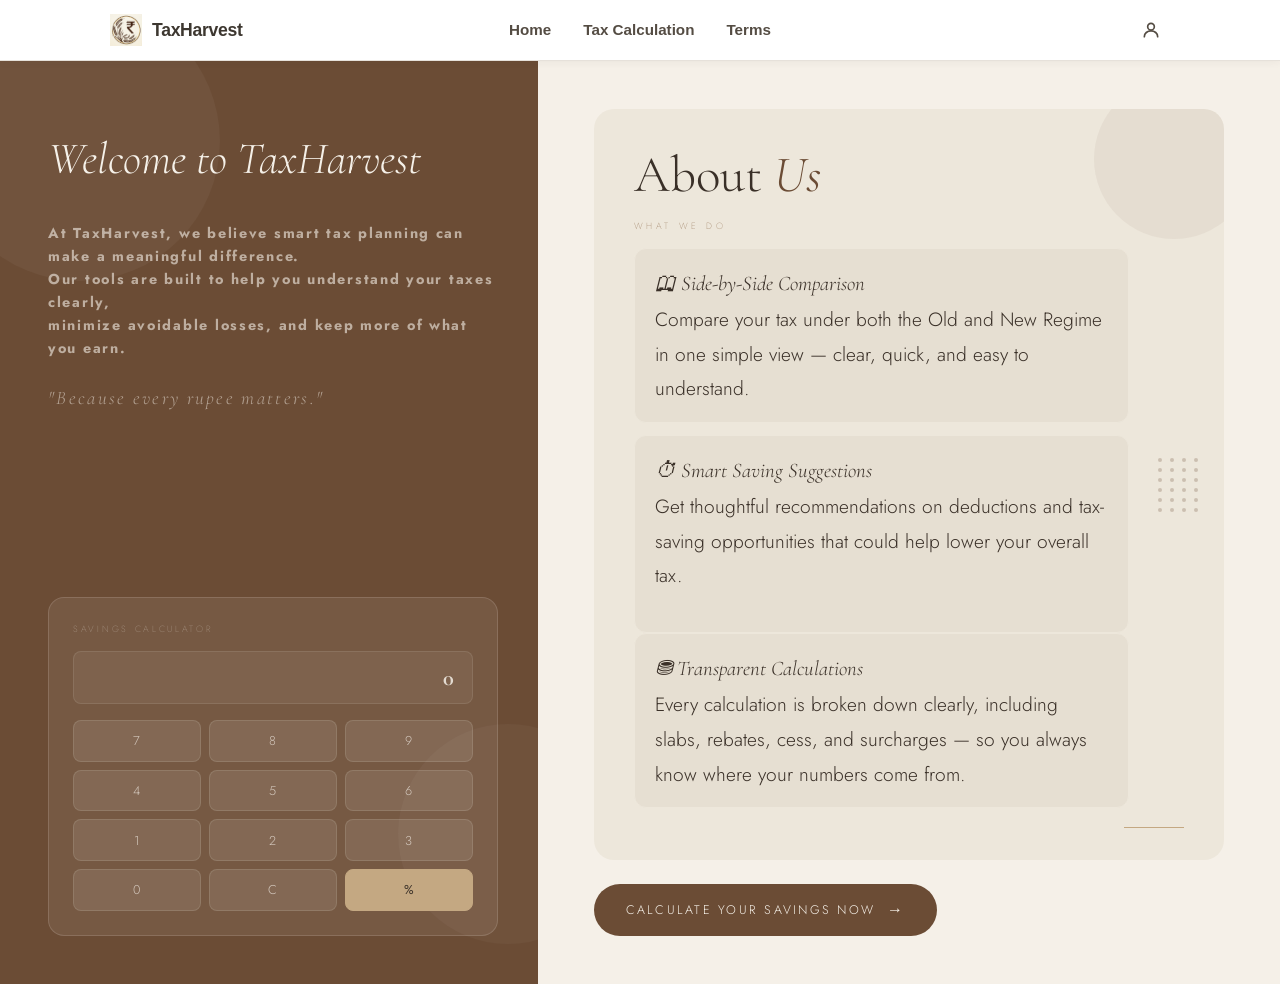
==== index.html @ 1a791b43 "Merge branch 'main' of https://github.com/saanvichangti27/TaxHarvest" ====
<!DOCTYPE html>
<html lang="en">
<head>
  <meta charset="UTF-8" />
  <meta name="viewport" content="width=device-width, initial-scale=1.0" />
  <title>Your Brand</title>
  <link rel="stylesheet" href="styleabout.css" />
</head>
<body>
<div class="nav-wrapper">
  <nav>
    <a href="index.html" class="nav-brand">
      <img src="imglogofinal.jpg" alt="TaxHarvest Logo" class="nav-logo" />
      <span class="nav-name">TaxHarvest</span>
    </a>

    <div class="nav-links">
      <a href="index.html">Home</a>
      <a href="taxinput.html">Tax Calculation</a>
      <a href="terms.html">Terms</a>
    </div>

    <div class="nav-right">
      <a href="profile.html" class="nav-profile-btn" title="Profile">
        <svg xmlns="http://www.w3.org/2000/svg" width="20" height="20" viewBox="0 0 24 24"
             fill="none" stroke="currentColor" stroke-width="2"
             stroke-linecap="round" stroke-linejoin="round">
          <circle cx="12" cy="8" r="4"/>
          <path d="M4 20c0-4 3.6-7 8-7s8 3 8 7"/>
        </svg>
      </a>
    </div>
  </nav>
</div>

  <div class="page">
    <section class="hero">

      <!-- LEFT: Brown panel — welcome + calculator -->
      <div class="hero-left">

        <div class="welcome-block">
          
          <h1 class="welcome-heading">Welcome to TaxHarvest <br> </h1>
          <p class="tagline-left">
            <br><b>
            At TaxHarvest, we believe smart tax planning can make a meaningful difference. 
            <br>
            Our tools are built to help you understand your taxes clearly,
            <br>minimize avoidable losses, and keep more of what you earn.
            <br><br>
          <b class="tagline-extra">  "Because every rupee matters."
           </b>
        </div>

        <div class="calc-widget">
          <p class="calc-label">Savings Calculator</p>
          <div class="calc-display" id="calcDisplay">0</div>
          <div class="calc-grid">
            <button class="calc-btn" onclick="calcInput('7')">7</button>
            <button class="calc-btn" onclick="calcInput('8')">8</button>
            <button class="calc-btn" onclick="calcInput('9')">9</button>
            <button class="calc-btn" onclick="calcInput('4')">4</button>
            <button class="calc-btn" onclick="calcInput('5')">5</button>
            <button class="calc-btn" onclick="calcInput('6')">6</button>
            <button class="calc-btn" onclick="calcInput('1')">1</button>
            <button class="calc-btn" onclick="calcInput('2')">2</button>
            <button class="calc-btn" onclick="calcInput('3')">3</button>
            <button class="calc-btn" onclick="calcInput('0')">0</button>
            <button class="calc-btn" onclick="clearCalc()">C</button>
            <button class="calc-btn accent" onclick="calcSavings()">%</button>
          </div>
        </div>

      </div>

      <!-- RIGHT: Beige panel — about + CTA -->
      <div class="hero-right">

        

        <div class="about-card">
          
          <h2 class="about-title">About <em>Us</em></h2>
          <p class="about-eyebrow">What we do</p>
          <div class = "about-point">
         <strong> <p class="about-body2">
  🕮 Side-by-Side Comparison
</p>

<p class="about-body">
  Compare your tax under both the Old and New Regime in one simple view — clear, quick, and easy to understand.
</p></div>
<div class = "about-point">
<p class="about-body2">
  ⏱ Smart Saving Suggestions
</p>

<p class="about-body">
  Get thoughtful recommendations on deductions and tax-saving opportunities that could help lower your overall tax.
</p><br></div>
<div class = "about-point">
<p class="about-body2">
  ⛃ Transparent Calculations
</p>

<p class="about-body">
  Every calculation is broken down clearly, including slabs, rebates, cess, and surcharges — so you always know where your numbers come from.
</p></strong>
</div>
          
          <div class="deco-line"></div>

          <div class="dot-cluster">
            <span></span><span></span><span></span><span></span>
            <span></span><span></span><span></span><span></span>
            <span></span><span></span><span></span><span></span>
            <span></span><span></span><span></span><span></span>
            <span></span><span></span><span></span><span></span>
            <span></span><span></span><span></span><span></span>
          </div>
        </div>

        <div class="cta-row">
          <a class="cta-btn" href="taxinput.html">
            Calculate your savings now <span class="arrow">→</span>
          </a>
         
        </div>

      </div>
    </section>
  </div>

  <script>
    let calcVal = '';

    function calcInput(v) {
      if (calcVal.length < 10) {
        calcVal += v;
        document.getElementById('calcDisplay').textContent = calcVal;
      }
    }

    function clearCalc() {
      calcVal = '';
      document.getElementById('calcDisplay').textContent = '0';
    }

    function calcSavings() {
      if (!calcVal) return;
      const amt = parseFloat(calcVal);
      const saved = (amt * 0.15).toFixed(2);
      calcVal = saved;
      document.getElementById('calcDisplay').textContent = saved;
    }
  </script>
<script src='https://www.noupe.com/embed/019e71f3764171be9c10929ae3ddf34741f8.js'></script>
</body>
</html>
---- styleabout.css ----
@import url('https://fonts.googleapis.com/css2?family=Cormorant+Garamond:ital,wght@0,300;0,400;1,300;1,400&family=Jost:wght@200;300;400&display=swap');

*, *::before, *::after {
  margin: 0;
  padding: 0;
  box-sizing: border-box;
}

body {
  font-family: 'Jost', sans-serif;
  background: #f5f0e8;
  color: #3a3028;
  min-height: 100vh;
  overflow-x: hidden;
}

/* ── Nav bar ── */
.nav-wrapper {
  font-family: "Segoe UI", Tahoma, Geneva, Verdana, sans-serif;
  width: 100%;
  background-color: #ffffff;
  border-bottom: 1px solid #e6e1da;
  display: flex;
  justify-content: center;
  position: sticky;
  top: 0;
  z-index: 1000;
  box-shadow: 0 1px 8px rgba(61, 55, 48, 0.06);
}

nav {
  width: 100%;
  max-width: 1100px;
  padding: 0 20px;
  height: 60px;
  display: flex;
  justify-content: space-between;
  align-items: center;
  position: relative;
}

.nav-brand {
  display: flex;
  align-items: center;
  gap: 10px;
  text-decoration: none;
  flex-shrink: 0;
}

.nav-logo {
  height: 32px;
  width: 32px;
  object-fit: contain;
}

.nav-name {
  font-size: 1.1rem;
  font-weight: 700;
  color: #3d3730;
  letter-spacing: -0.3px;
}

.nav-links {
  display: flex;
  align-items: center;
  gap: 4px;
  position: absolute;
  left: 50%;
  transform: translateX(-50%);
}

.nav-links a {
  color: #544c43;
  text-decoration: none;
  font-size: 0.95rem;
  font-weight: 600;
  padding: 6px 14px;
  border-radius: 6px;
  border-bottom: 2px solid transparent;
  transition: background 0.2s, color 0.2s;
  white-space: nowrap;
}

.nav-links a:hover {
  background-color: #f7f5f0;
  color: #2e2a24;
}

.nav-right {
  flex-shrink: 0;
}

.nav-profile-btn {
  display: flex;
  align-items: center;
  justify-content: center;
  width: 38px;
  height: 38px;
  border-radius: 50%;
  color: #544c43;
  text-decoration: none;
  transition: background 0.2s, color 0.2s;
}

.nav-profile-btn:hover {
  background-color: #f7f5f0;
  color: #2e2a24;
}

@media (max-width: 768px) {
  nav {
    flex-direction: column;
    height: auto;
    padding: 12px 20px;
    gap: 10px;
  }
  .nav-links {
    position: static;
    transform: none;
    flex-wrap: wrap;
    justify-content: center;
  }
  .nav-right {
    position: absolute;
    top: 12px;
    right: 20px;
  }
}

/* ── Page layout ── */
.page {
  width: 100%;
  min-height: 100vh;
  display: grid;
  grid-template-rows: auto 1fr;
}

/* ── Hero: two-column split ── */
.hero {
  display: grid;
  grid-template-columns: 42% 1fr;
  min-height: calc(100vh - 60px);
}

/* ─────────────────────────────────
   LEFT PANEL — brown
───────────────────────────────── */
.hero-left {
  background: #6b4c35;
  position: relative;
  display: flex;
  flex-direction: column;
  padding: 3rem 2.5rem 3rem 3rem;
  overflow: hidden;
  animation: fadeUp 0.7s ease both;
}

.hero-left::before {
  content: '';
  position: absolute;
  top: -60px;
  left: -60px;
  width: 280px;
  height: 280px;
  border-radius: 50%;
  background: rgba(255, 255, 255, 0.04);
}

.hero-left::after {
  content: '';
  position: absolute;
  bottom: 40px;
  right: -80px;
  width: 220px;
  height: 220px;
  border-radius: 50%;
  background: rgba(255, 255, 255, 0.03);
}

/* Welcome block */
.welcome-block {
  margin-top: 1.5rem;
  margin-bottom: auto;
}

.welcome-label {
  font-family: 'Jost', sans-serif;
  font-weight: 200;
  font-size: 10px;
  letter-spacing: 0.35em;
  text-transform: uppercase;
  color: rgba(245, 240, 232, 0.5);
  margin-bottom: 1rem;
}

.welcome-heading {
  font-family: 'Cormorant Garamond', serif;
  font-weight: 300;
  font-style: italic;
  font-size: 2.8rem;
  line-height: 1.2;
  color: #f5f0e8;
  margin-bottom: 0.75rem;
}

.tagline-left {
  font-family: 'Jost', sans-serif;
  font-weight: 200;
  font-size: 0.9rem;
  letter-spacing: 0.12em;
  color: rgba(245, 240, 232, 0.6);
  line-height: 1.6;
}


.tagline-extra {
  font-family: 'Cormorant Garamond', serif;
  font-weight: 200;
  font-style: italic;
  font-size: 1.2rem;
  letter-spacing: 0.12em;
  color: rgba(245, 240, 232, 0.525);
  line-height: 1.6;
}


/* Calculator widget */
.calc-widget {
  background: rgba(245, 240, 232, 0.08);
  border: 1px solid rgba(245, 240, 232, 0.15);
  border-radius: 16px;
  padding: 1.5rem;
  margin-top: 2rem;
  position: relative;
  z-index: 1;
}

.calc-label {
  font-family: 'Jost', sans-serif;
  font-weight: 200;
  font-size: 9px;
  letter-spacing: 0.3em;
  text-transform: uppercase;
  color: rgba(245, 240, 232, 0.45);
  margin-bottom: 1rem;
}

.calc-display {
  background: rgba(245, 240, 232, 0.06);
  border: 1px solid rgba(245, 240, 232, 0.1);
  border-radius: 8px;
  padding: 0.75rem 1rem;
  margin-bottom: 1rem;
  text-align: right;
  font-family: 'Cormorant Garamond', serif;
  font-size: 1.4rem;
  color: rgba(245, 240, 232, 0.85);
  letter-spacing: 0.05em;
  transition: color 0.15s;
}

.calc-grid {
  display: grid;
  grid-template-columns: repeat(3, 1fr);
  gap: 8px;
}

.calc-btn {
  background: rgba(245, 240, 232, 0.1);
  border: 1px solid rgba(245, 240, 232, 0.12);
  border-radius: 8px;
  color: rgba(245, 240, 232, 0.7);
  font-family: 'Jost', sans-serif;
  font-weight: 300;
  font-size: 0.8rem;
  padding: 0.65rem 0;
  cursor: pointer;
  transition: background 0.2s, color 0.2s;
}

.calc-btn:hover {
  background: rgba(245, 240, 232, 0.18);
  color: #f5f0e8;
}

.calc-btn.accent {
  background: #c4a882;
  border-color: #c4a882;
  color: #3a3028;
  font-weight: 400;
}

/* ─────────────────────────────────
   RIGHT PANEL — beige
───────────────────────────────── */
.hero-right {
  background: #f5f0e8;
  display: flex;
  flex-direction: column;
  padding: 3rem 3.5rem;
  position: relative;
  animation: fadeUp 0.7s 0.15s ease both;
}

.tagline-top {
  font-family: 'Cormorant Garamond', serif;
  font-weight: 300;
  font-style: italic;
  font-size: 1rem;
  letter-spacing: 0.08em;
  color: #9a7c5f;
  margin-bottom: 2.5rem;
  text-transform: lowercase;
}

/* About card */
.about-card {
  flex: 1;
  background: #ede7db;
  border-radius: 20px;
  padding: 2.5rem;
  display: flex;
  flex-direction: column;
  justify-content: center;
  position: relative;
  overflow: hidden;
  margin-bottom: 1.5rem;
  min-height: 280px;
  animation: fadeUp 0.7s 0.25s ease both;
}

.about-card::before {
  content: '';
  position: absolute;
  top: -30px;
  right: -30px;
  width: 160px;
  height: 160px;
  border-radius: 50%;
  background: rgba(107, 76, 53, 0.06);
}

.about-eyebrow {
  font-family: 'Jost', sans-serif;
  font-weight: 200;
  font-size: 9px;
  letter-spacing: 0.4em;
  text-transform: uppercase;
  color: #9a7c5f;
  margin-bottom: 1rem;
}

.about-title {
  font-family: 'Cormorant Garamond', serif;
  font-weight: 300;
  font-size: 3.2rem;
  line-height: 1.05;
  color: #3a3028;
  margin-bottom: 1rem;
}

.about-title em {
  font-style: italic;
  color: #6b4c35;
}

.about-body {
  font-family: 'Jost', sans-serif;
  font-weight: 300;
  font-size: 1.2rem;
  
  line-height: 1.8;
  color: #3a3028;
  max-width: 600px;
}
.about-body2 {
  font-family: 'Cormorant Garamond', sans-serif;
  font-weight: 300;
  font-size: 1.3rem;
  font-style: italic;
  line-height: 1.8;
  color: #3a3028;
  max-width: 600px;
}
.deco-line {
  position: absolute;
  bottom: 2rem;
  right: 2.5rem;
  width: 60px;
  height: 1px;
  background: #c4a882;
}

/* Dot cluster texture */
.dot-cluster {
  position: absolute;
  right: 1.5rem;
  top: 50%;
  transform: translateY(-50%);
  display: grid;
  grid-template-columns: repeat(4, 6px);
  gap: 6px;
  opacity: 0.25;
}

.dot-cluster span {
  width: 4px;
  height: 4px;
  border-radius: 50%;
  background: #6b4c35;
  display: block;
}

/* CTA row */
.cta-row {
  display: flex;
  align-items: center;
  gap: 1.5rem;
  animation: fadeUp 0.7s 0.35s ease both;
}

.cta-btn {
  display: inline-flex;
  align-items: center;
  gap: 0.75rem;
  background: #6b4c35;
  color: #f5f0e8;
  border: none;
  border-radius: 50px;
  padding: 0.9rem 2rem;
  font-family: 'Jost', sans-serif;
  font-weight: 300;
  font-size: 0.78rem;
  letter-spacing: 0.18em;
  text-transform: uppercase;
  cursor: pointer;
  transition: background 0.25s, transform 0.2s;
  text-decoration: none;
}

.cta-btn:hover {
  background: #3a3028;
  transform: translateY(-1px);
}

.cta-btn .arrow {
  font-size: 1rem;
  transition: transform 0.2s;
}

.cta-btn:hover .arrow {
  transform: translateX(4px);
}

.cta-note {
  font-family: 'Jost', sans-serif;
  font-weight: 200;
  font-size: 0.75rem;
  color: #9a7c5f;
  letter-spacing: 0.05em;
}

/* ── Animations ── */
@keyframes fadeUp {
  from {
    opacity: 0;
    transform: translateY(18px);
  }
  to {
    opacity: 1;
    transform: translateY(0);
  }
}
.about-point {
 width: 90%;
  background: rgba(107, 76, 53, 0.05);
  border: 1px solid #ede7db;
  border-radius: 12px;
  padding: 16px 20px;
  margin-bottom: 12px;
}

.about-point:last-child {
  margin-bottom: 0;
}
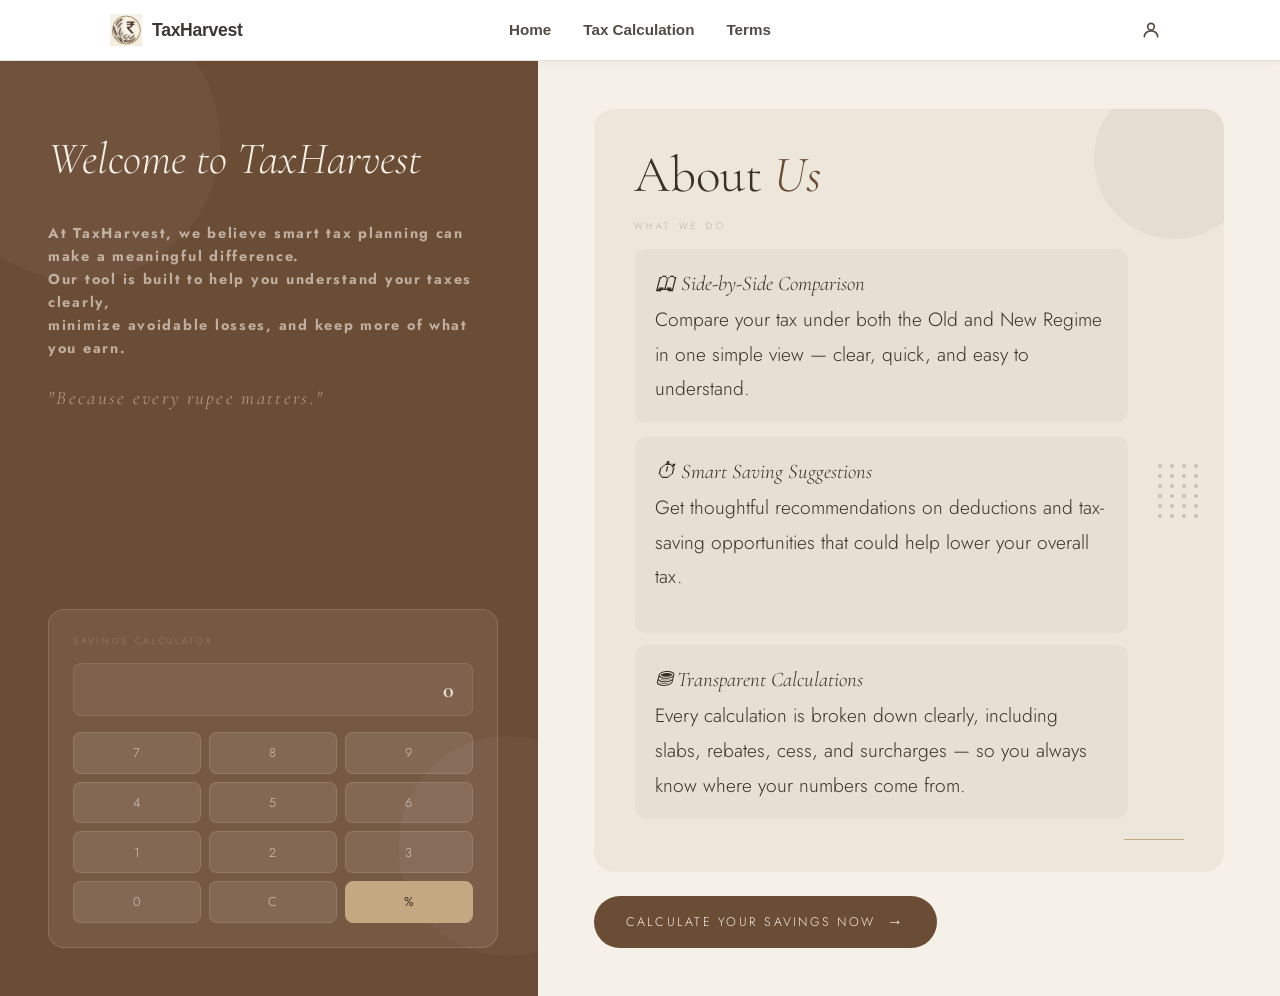
==== commit b0ee0a88: "final changes" ====
--- a/index.html
+++ b/index.html
@@ -46,7 +46,7 @@
             <br><b>
             At TaxHarvest, we believe smart tax planning can make a meaningful difference. 
             <br>
-            Our tools are built to help you understand your taxes clearly,
+            Our tool is built to help you understand your taxes clearly,
             <br>minimize avoidable losses, and keep more of what you earn.
             <br><br>
           <b class="tagline-extra">  "Because every rupee matters."
--- a/styleabout.css
+++ b/styleabout.css
@@ -230,7 +230,6 @@
   border: 1px solid rgba(245, 240, 232, 0.15);
   border-radius: 16px;
   padding: 1.5rem;
-  margin-top: 2rem;
   position: relative;
   z-index: 1;
 }
@@ -477,9 +476,9 @@
   border: 1px solid #ede7db;
   border-radius: 12px;
   padding: 16px 20px;
-  margin-bottom: 12px;
+  margin-bottom: 13px;
 }
 
 .about-point:last-child {
-  margin-bottom: 0;
+  margin-bottom: 10px;
 }
